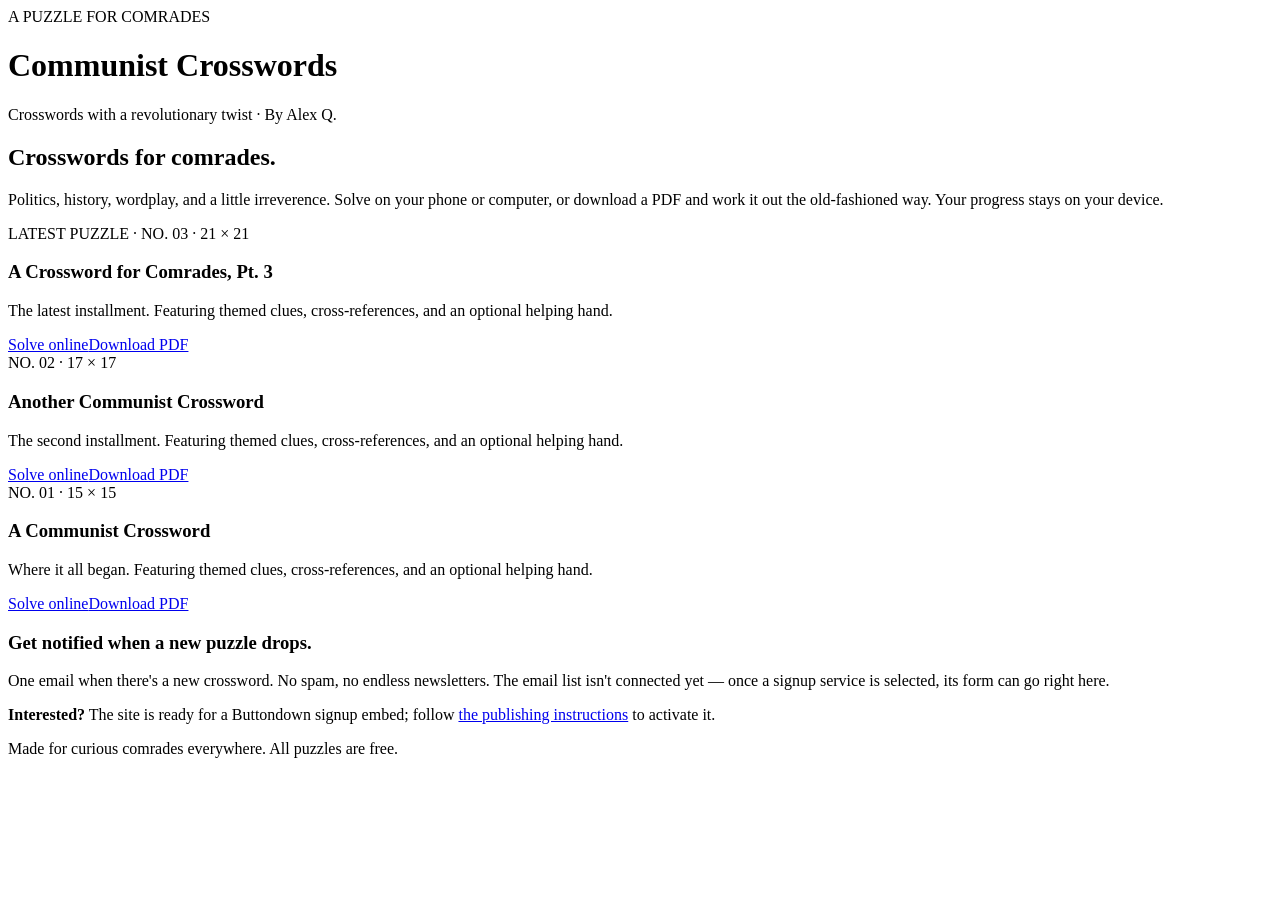
==== index.html @ a35283b0 "Add files via upload" ====
<!doctype html><html lang="en"><head><meta charset="utf-8"><meta name="viewport" content="width=device-width,initial-scale=1"><meta name="theme-color" content="#9b231e"><link rel="stylesheet" href="styles.css"><title>Communist Crosswords — By Alex Q.</title><meta name="description" content="Free printable and interactive communist-themed crosswords for comrades."></head><body><header><div class="eyebrow">A PUZZLE FOR COMRADES</div><h1>Communist Crosswords</h1><p>Crosswords with a revolutionary twist · By Alex Q.</p></header><main class="directory"><section class="hero"><h2>Crosswords for comrades.</h2><p>Politics, history, wordplay, and a little irreverence. Solve on your phone or computer, or download a PDF and work it out the old-fashioned way. Your progress stays on your device.</p></section><section class="archive" aria-label="Puzzle archive"><article class="archive-card featured"><div class="num">LATEST PUZZLE · NO. 03 · 21 × 21</div><h3>A Crossword for Comrades, Pt. 3</h3><p>The latest installment. Featuring themed clues, cross-references, and an optional helping hand.</p><div id="status-003" class="meta"></div><div class="card-actions"><a class="primary" href="puzzle.html?id=003">Solve online</a><a href="pdfs/003.pdf" download>Download PDF</a></div></article><article class="archive-card "><div class="num">NO. 02 · 17 × 17</div><h3>Another Communist Crossword</h3><p>The second installment. Featuring themed clues, cross-references, and an optional helping hand.</p><div id="status-002" class="meta"></div><div class="card-actions"><a class="primary" href="puzzle.html?id=002">Solve online</a><a href="pdfs/002.pdf" download>Download PDF</a></div></article><article class="archive-card "><div class="num">NO. 01 · 15 × 15</div><h3>A Communist Crossword</h3><p>Where it all began. Featuring themed clues, cross-references, and an optional helping hand.</p><div id="status-001" class="meta"></div><div class="card-actions"><a class="primary" href="puzzle.html?id=001">Solve online</a><a href="pdfs/001.pdf" download>Download PDF</a></div></article></section><section class="newsletter"><h3>Get notified when a new puzzle drops.</h3><p>One email when there's a new crossword. No spam, no endless newsletters. The email list isn't connected yet — once a signup service is selected, its form can go right here.</p><p><strong>Interested?</strong> The site is ready for a Buttondown signup embed; follow <a href="README.md">the publishing instructions</a> to activate it.</p></section><p class="footer">Made for curious comrades everywhere. All puzzles are free.</p></main><script>for(let i=1;i<=3;i++){let id=String(i).padStart(3,'0');try{let o=JSON.parse(localStorage.getItem('communist_crossword_progress_'+id)||'{}');let el=document.getElementById('status-'+id);if(o.completed)el.innerHTML='<span class="status-complete">✓ Completed on this device</span>';else if(Array.isArray(o.letters)&&o.letters.some(Boolean))el.innerHTML='<span class="status-started">In progress</span>';}catch{}}</script></body></html>
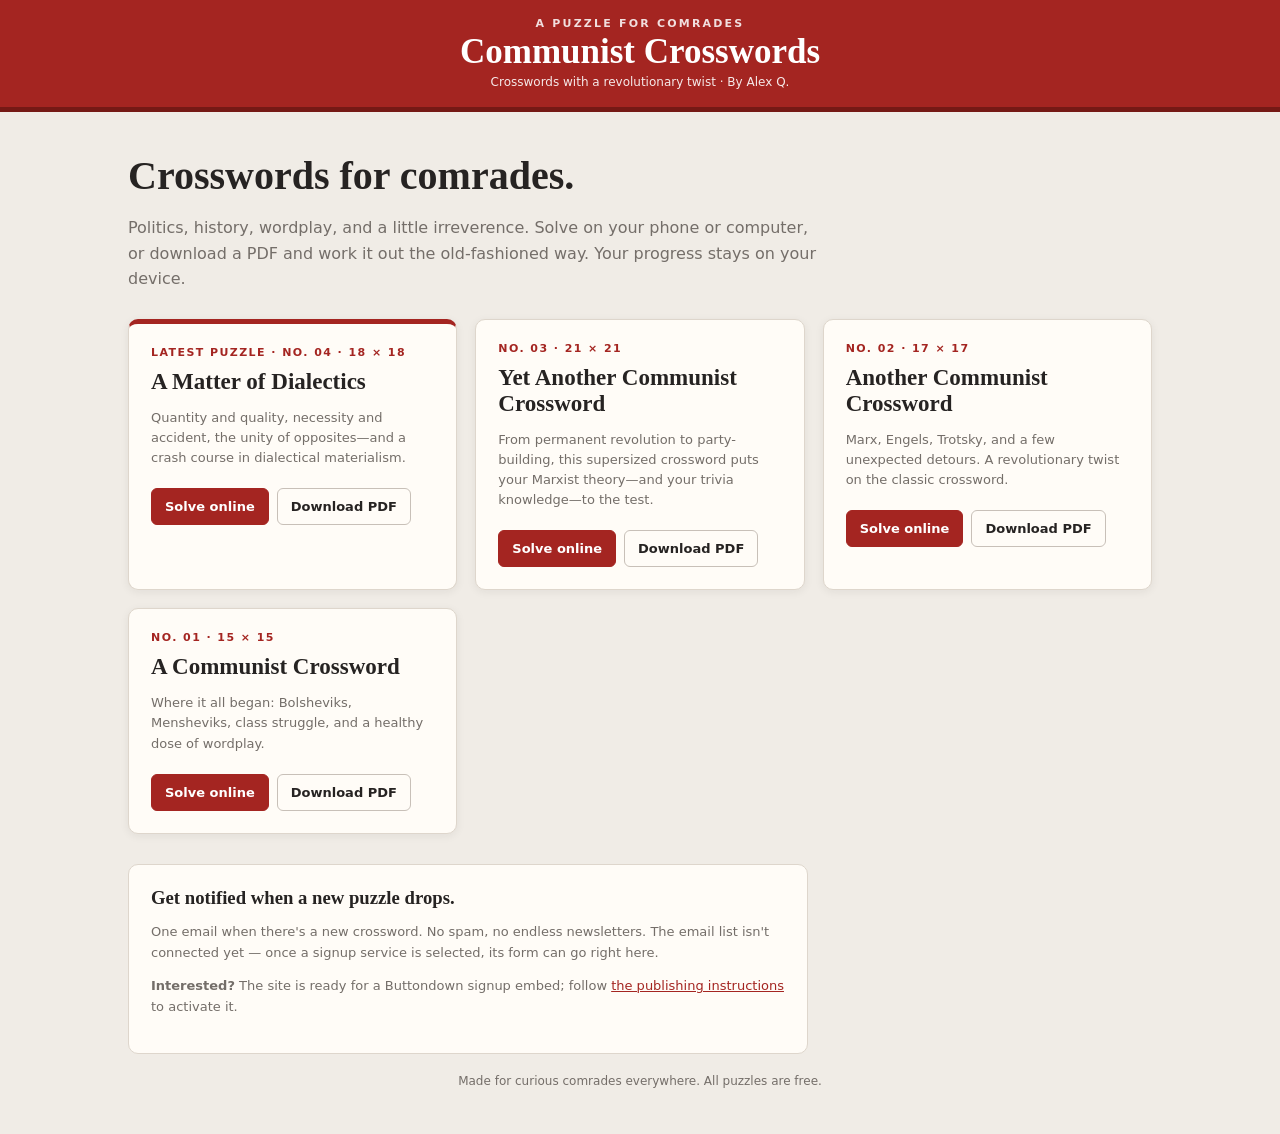
==== commit 8a5df258: "Add files via upload" ====
--- a/index.html
+++ b/index.html
@@ -1 +1 @@
-<!doctype html><html lang="en"><head><meta charset="utf-8"><meta name="viewport" content="width=device-width,initial-scale=1"><meta name="theme-color" content="#9b231e"><link rel="stylesheet" href="styles.css"><title>Communist Crosswords — By Alex Q.</title><meta name="description" content="Free printable and interactive communist-themed crosswords for comrades."></head><body><header><div class="eyebrow">A PUZZLE FOR COMRADES</div><h1>Communist Crosswords</h1><p>Crosswords with a revolutionary twist · By Alex Q.</p></header><main class="directory"><section class="hero"><h2>Crosswords for comrades.</h2><p>Politics, history, wordplay, and a little irreverence. Solve on your phone or computer, or download a PDF and work it out the old-fashioned way. Your progress stays on your device.</p></section><section class="archive" aria-label="Puzzle archive"><article class="archive-card featured"><div class="num">LATEST PUZZLE · NO. 03 · 21 × 21</div><h3>A Crossword for Comrades, Pt. 3</h3><p>The latest installment. Featuring themed clues, cross-references, and an optional helping hand.</p><div id="status-003" class="meta"></div><div class="card-actions"><a class="primary" href="puzzle.html?id=003">Solve online</a><a href="pdfs/003.pdf" download>Download PDF</a></div></article><article class="archive-card "><div class="num">NO. 02 · 17 × 17</div><h3>Another Communist Crossword</h3><p>The second installment. Featuring themed clues, cross-references, and an optional helping hand.</p><div id="status-002" class="meta"></div><div class="card-actions"><a class="primary" href="puzzle.html?id=002">Solve online</a><a href="pdfs/002.pdf" download>Download PDF</a></div></article><article class="archive-card "><div class="num">NO. 01 · 15 × 15</div><h3>A Communist Crossword</h3><p>Where it all began. Featuring themed clues, cross-references, and an optional helping hand.</p><div id="status-001" class="meta"></div><div class="card-actions"><a class="primary" href="puzzle.html?id=001">Solve online</a><a href="pdfs/001.pdf" download>Download PDF</a></div></article></section><section class="newsletter"><h3>Get notified when a new puzzle drops.</h3><p>One email when there's a new crossword. No spam, no endless newsletters. The email list isn't connected yet — once a signup service is selected, its form can go right here.</p><p><strong>Interested?</strong> The site is ready for a Buttondown signup embed; follow <a href="README.md">the publishing instructions</a> to activate it.</p></section><p class="footer">Made for curious comrades everywhere. All puzzles are free.</p></main><script>for(let i=1;i<=3;i++){let id=String(i).padStart(3,'0');try{let o=JSON.parse(localStorage.getItem('communist_crossword_progress_'+id)||'{}');let el=document.getElementById('status-'+id);if(o.completed)el.innerHTML='<span class="status-complete">✓ Completed on this device</span>';else if(Array.isArray(o.letters)&&o.letters.some(Boolean))el.innerHTML='<span class="status-started">In progress</span>';}catch{}}</script></body></html>+<!doctype html><html lang="en"><head><meta charset="utf-8"><meta name="viewport" content="width=device-width,initial-scale=1"><meta name="theme-color" content="#9b231e"><link rel="stylesheet" href="styles.css"><title>Communist Crosswords — By Alex Q.</title><meta name="description" content="Free printable and interactive communist-themed crosswords for comrades."></head><body><header><div class="eyebrow">A PUZZLE FOR COMRADES</div><h1>Communist Crosswords</h1><p>Crosswords with a revolutionary twist · By Alex Q.</p></header><main class="directory"><section class="hero"><h2>Crosswords for comrades.</h2><p>Politics, history, wordplay, and a little irreverence. Solve on your phone or computer, or download a PDF and work it out the old-fashioned way. Your progress stays on your device.</p></section><section class="archive" aria-label="Puzzle archive"><article class="archive-card featured"><div class="num">LATEST PUZZLE · NO. 04 · 18 × 18</div><h3>A Matter of Dialectics</h3><p>Quantity and quality, necessity and accident, the unity of opposites—and a crash course in dialectical materialism.</p><div id="status-004" class="meta"></div><div class="card-actions"><a class="primary" href="puzzle.html?id=004">Solve online</a><a href="pdfs/004.pdf" download>Download PDF</a></div></article><article class="archive-card"><div class="num">NO. 03 · 21 × 21</div><h3>Yet Another Communist Crossword</h3><p>From permanent revolution to party-building, this supersized crossword puts your Marxist theory—and your trivia knowledge—to the test.</p><div id="status-003" class="meta"></div><div class="card-actions"><a class="primary" href="puzzle.html?id=003">Solve online</a><a href="pdfs/003.pdf" download>Download PDF</a></div></article><article class="archive-card"><div class="num">NO. 02 · 17 × 17</div><h3>Another Communist Crossword</h3><p>Marx, Engels, Trotsky, and a few unexpected detours. A revolutionary twist on the classic crossword.</p><div id="status-002" class="meta"></div><div class="card-actions"><a class="primary" href="puzzle.html?id=002">Solve online</a><a href="pdfs/002.pdf" download>Download PDF</a></div></article><article class="archive-card"><div class="num">NO. 01 · 15 × 15</div><h3>A Communist Crossword</h3><p>Where it all began: Bolsheviks, Mensheviks, class struggle, and a healthy dose of wordplay.</p><div id="status-001" class="meta"></div><div class="card-actions"><a class="primary" href="puzzle.html?id=001">Solve online</a><a href="pdfs/001.pdf" download>Download PDF</a></div></article></section><section class="newsletter"><h3>Get notified when a new puzzle drops.</h3><p>One email when there's a new crossword. No spam, no endless newsletters. The email list isn't connected yet — once a signup service is selected, its form can go right here.</p><p><strong>Interested?</strong> The site is ready for a Buttondown signup embed; follow <a href="README.md">the publishing instructions</a> to activate it.</p></section><p class="footer">Made for curious comrades everywhere. All puzzles are free.</p></main><script>for(let i=1;i<=4;i++){let id=String(i).padStart(3,'0');try{let o=JSON.parse(localStorage.getItem('communist_crossword_progress_'+id)||'{}');let el=document.getElementById('status-'+id);if(o.completed)el.innerHTML='<span class="status-complete">✓ Completed on this device</span>';else if(Array.isArray(o.letters)&&o.letters.some(Boolean))el.innerHTML='<span class="status-started">In progress</span>';}catch{}}</script></body></html>
--- a/styles.css
+++ b/styles.css
@@ -0,0 +1,4 @@
+
+:root{--red:#a42521;--dark:#1e1918;--paper:#fffcf7;--ink:#262322;--muted:#746e69;--line:#bcb6af;--sel:#f4c870;--active:#f8e4aa;--white:#fff;--wrong:#eeb5b0;--correct:#b9ddc2}*{box-sizing:border-box}html{scroll-behavior:smooth}body{margin:0;background:#f0ece6;color:var(--ink);font-family:system-ui,-apple-system,Segoe UI,Arial,sans-serif}button{font:inherit;cursor:pointer}header{background:var(--red);color:white;padding:17px 15px 15px;text-align:center;border-bottom:5px solid #751915}header .eyebrow{font-size:11px;letter-spacing:.20em;font-weight:750;opacity:.85}header h1{font-size:clamp(24px,5vw,35px);margin:2px 0 2px;font-family:Georgia,serif;font-weight:800}header p{margin:3px;font-size:12px;opacity:.9}.shell{max-width:1130px;margin:0 auto;padding:14px 12px 45px}.layout{display:grid;grid-template-columns:minmax(0,590px) minmax(250px,1fr);gap:20px;align-items:start}.puzzle-card,.clues-card{background:var(--paper);box-shadow:0 2px 10px #251b1711;border:1px solid #ded6cc;border-radius:9px;overflow:hidden}.puzzle-card{padding:12px}.tools{display:flex;gap:7px;flex-wrap:wrap;justify-content:space-between;align-items:center;margin-bottom:11px}.tools .group{display:flex;gap:6px;flex-wrap:wrap}.button{background:white;color:var(--ink);border:1px solid #c8c0b8;border-radius:6px;padding:8px 10px;font-weight:650;font-size:12px;min-height:35px}.button:hover{background:#f3eee8}.button.primary{background:var(--red);border-color:var(--red);color:#fff}.progress{display:flex;align-items:center;gap:9px;margin-bottom:11px;font-size:12px;color:var(--muted)}.track{height:6px;border-radius:10px;background:#e4ddd5;overflow:hidden;flex:1}.fill{height:100%;width:0;background:var(--red);transition:width .15s}.grid{display:grid;grid-template-columns:repeat(var(--grid-size,17),minmax(0,1fr));grid-template-rows:repeat(var(--grid-size,17),minmax(0,1fr));aspect-ratio:1/1;width:100%;touch-action:manipulation;border:2px solid var(--dark);background:var(--dark);gap:1px;user-select:none}.cell{background:white;position:relative;display:flex;justify-content:center;align-items:center;min-width:0;min-height:0;overflow:hidden;font-family:Arial,sans-serif;font-size:clamp(9px,2.5vw,23px);font-weight:650;line-height:1;cursor:pointer;border:0;border-radius:0;padding:0;color:#25201f}.cell.referenced{background:#c9e8ec}.cell.black{background:var(--dark);cursor:default}.cell.active{background:var(--active)}.cell.selected{background:var(--sel)}.cell.wrong{background:var(--wrong)}.cell.right{background:var(--correct)}.cell .num{position:absolute;top:1px;left:2px;font-size:clamp(5px,1.2vw,9px);font-weight:600;color:#3d332d}.cell .letter{transform:translateY(2px)}.cell.preset .letter{color:#a42521}.current-clue{background:#f7ecd9;border:1px solid #ead1aa;border-radius:7px;padding:13px 14px;margin-top:11px;display:flex;gap:9px;align-items:flex-start;min-height:82px}.current-clue .clnum{font-size:12px;color:var(--red);font-weight:800;white-space:nowrap;padding-top:2px}.current-clue .cltext{font-size:14px;line-height:1.45}.current-clue.theme .cltext{font-weight:750}.nav{display:flex;align-items:center;justify-content:space-between;margin-top:9px;gap:8px}.nav .button{min-width:90px}.hint{font-size:11px;color:var(--muted);text-align:center}.clues-card{padding:12px}.clues-header{display:flex;justify-content:space-between;align-items:center;gap:8px;margin-bottom:9px}.clues-header h2{font-size:16px;font-weight:900;letter-spacing:.09em;margin:0}.tabs{display:flex;gap:4px}.tabs button{padding:7px 10px;border:1px solid #ccc1b7;background:white;border-radius:5px;font-size:12px;font-weight:700}.tabs button.on{background:var(--red);color:white;border-color:var(--red)}.clue-list{height:min(690px,70vh);overflow:auto}.clue{display:flex;gap:8px;width:100%;padding:9px 7px;text-align:left;border:0;background:transparent;border-bottom:1px solid #eee8e0;font-size:13px;line-height:1.35;color:var(--ink)}.clue .n{width:27px;flex-shrink:0;color:var(--muted);font-weight:800}.clue.theme .copy{font-weight:750}.clue.active{background:#f6e9c8;border-left:3px solid var(--red);padding-left:4px}.clue:hover{background:#f9f0e7}.footer{font-size:12px;color:var(--muted);text-align:center;margin-top:18px;line-height:1.5}.modal-backdrop{position:fixed;inset:0;background:#0009;z-index:20;display:flex;justify-content:center;align-items:center;padding:20px}.modal{width:min(410px,100%);background:var(--paper);padding:22px;border-radius:11px;text-align:center;box-shadow:0 10px 60px #0004}.modal h2{font-family:Georgia,serif;font-size:27px;margin:2px 0 10px}.modal p{line-height:1.5}.modal .button{margin:5px}.hidden{display:none!important}#typebox{position:fixed;left:0;top:0;width:1px;height:1px;opacity:0;font-size:16px;pointer-events:none}body:has(#typebox:focus) .puzzle-card{outline:0}body:has(#typebox:focus) .cell.selected{outline:1px solid var(--red);outline-offset:-2px}@media(max-width:760px){header{padding:13px 8px}.shell{padding:8px 6px 40px}.layout{grid-template-columns:1fr;gap:10px}.puzzle-card{padding:8px}.clues-card{padding:10px}.clue-list{height:340px}.cell{font-size:clamp(12px,3.5vw,20px)}.cell .num{font-size:clamp(6px,1.7vw,8px);top:1px;left:1px}.current-clue{min-height:66px;padding:10px}.current-clue .cltext{font-size:13px}.button{padding:7px 9px}.hint{display:none}}@media(prefers-reduced-motion:reduce){html{scroll-behavior:auto}.fill{transition:none}}
+
+.site-nav{max-width:1130px;margin:0 auto;padding:14px 14px 0;display:flex;gap:14px;align-items:center;flex-wrap:wrap}.site-nav a{color:#8b211e;font-weight:750;text-decoration:none;font-size:13px}.meta{font-size:13px;color:#746e69}.pdf-link{display:inline-block;padding:8px 11px;border:1px solid #bcb6af;border-radius:6px;background:white;color:#262322;text-decoration:none;font-size:12px;font-weight:700}.subscribe-note{font-size:12px;color:#746e69}.directory{max-width:1060px;margin:0 auto;padding:32px 18px}.hero{margin:8px 0 27px}.hero h2{font-family:Georgia,serif;font-size:clamp(27px,5vw,40px);margin:0 0 7px}.hero p{line-height:1.6;color:#746e69;max-width:690px}.archive{display:grid;grid-template-columns:repeat(auto-fit,minmax(260px,1fr));gap:18px}.archive-card{background:#fffcf7;border:1px solid #ded6cc;border-radius:10px;padding:22px;box-shadow:0 2px 10px #251b1711}.archive-card.featured{border-top:5px solid #a42521}.archive-card .num{font-size:11px;letter-spacing:.13em;color:#a42521;font-weight:850}.archive-card h3{font-family:Georgia,serif;font-size:23px;margin:10px 0}.archive-card p{font-size:13px;color:#746e69;line-height:1.55}.card-actions{display:flex;gap:8px;flex-wrap:wrap;margin-top:20px}.card-actions a{display:inline-block;text-decoration:none;font-size:13px;font-weight:700;padding:10px 13px;border-radius:6px;border:1px solid #c8c0b8;color:#262322}.card-actions a.primary{background:#a42521;color:white;border-color:#a42521}.newsletter{margin:30px 0 0;background:#fffcf7;border:1px solid #ded6cc;border-radius:10px;padding:22px;max-width:680px}.newsletter h3{font-family:Georgia,serif;margin:0 0 5px}.newsletter p{font-size:13px;line-height:1.6;color:#746e69}.newsletter a{color:#a42521}.status-complete{font-size:12px;color:#287340;font-weight:800}.status-started{font-size:12px;color:#8b6519;font-weight:700}
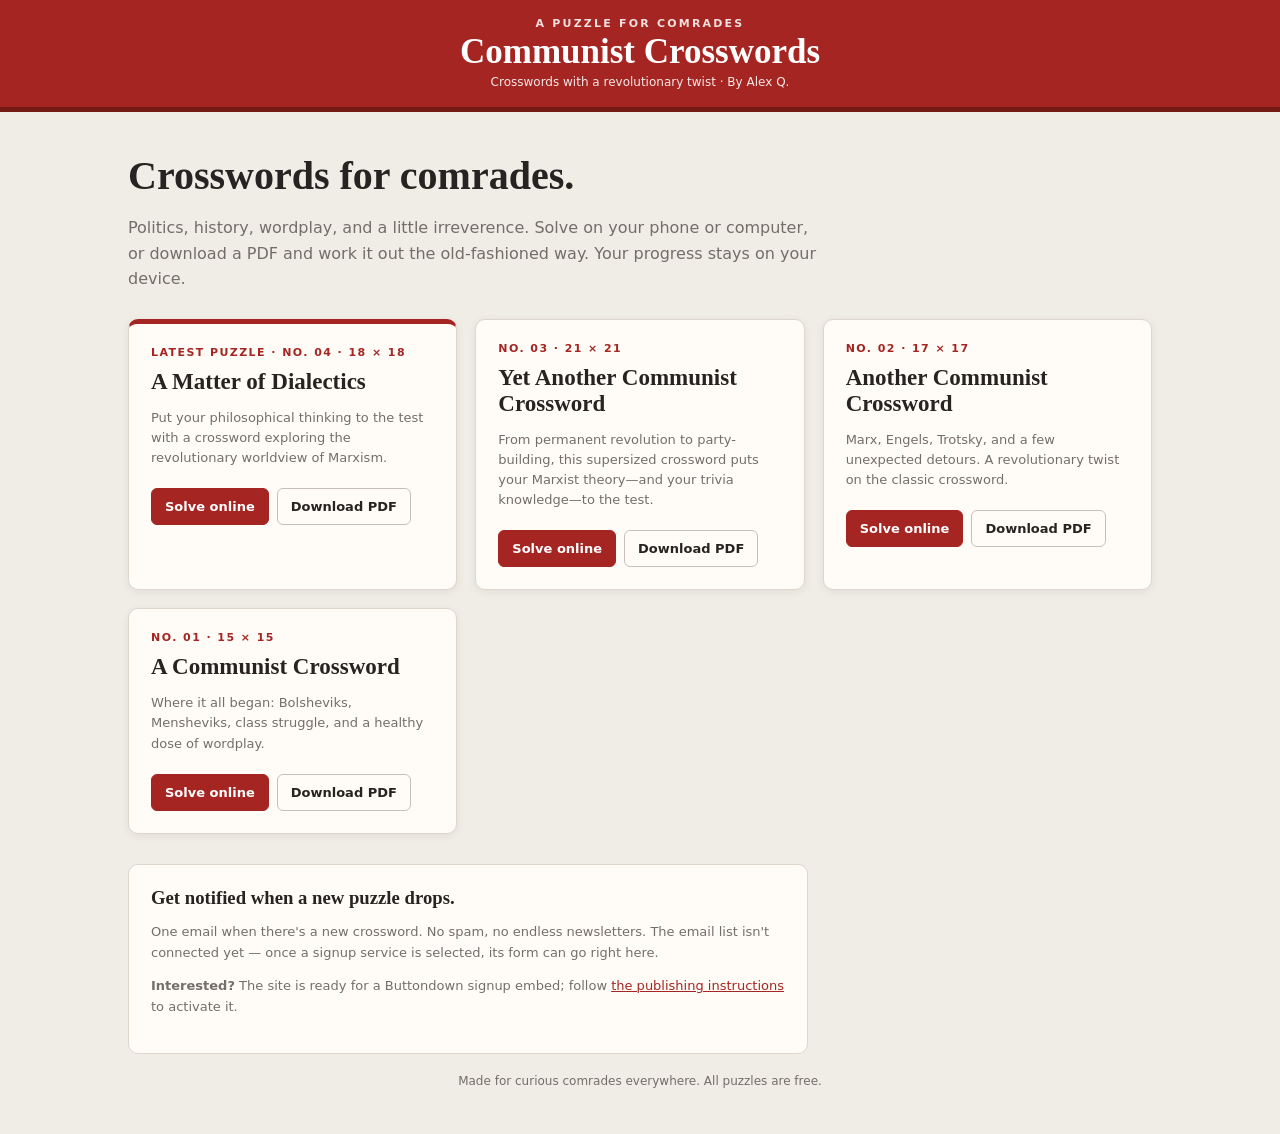
==== commit dcae9fe6: "index.html" ====
--- a/index.html
+++ b/index.html
@@ -1 +1 @@
-<!doctype html><html lang="en"><head><meta charset="utf-8"><meta name="viewport" content="width=device-width,initial-scale=1"><meta name="theme-color" content="#9b231e"><link rel="stylesheet" href="styles.css"><title>Communist Crosswords — By Alex Q.</title><meta name="description" content="Free printable and interactive communist-themed crosswords for comrades."></head><body><header><div class="eyebrow">A PUZZLE FOR COMRADES</div><h1>Communist Crosswords</h1><p>Crosswords with a revolutionary twist · By Alex Q.</p></header><main class="directory"><section class="hero"><h2>Crosswords for comrades.</h2><p>Politics, history, wordplay, and a little irreverence. Solve on your phone or computer, or download a PDF and work it out the old-fashioned way. Your progress stays on your device.</p></section><section class="archive" aria-label="Puzzle archive"><article class="archive-card featured"><div class="num">LATEST PUZZLE · NO. 04 · 18 × 18</div><h3>A Matter of Dialectics</h3><p>Quantity and quality, necessity and accident, the unity of opposites—and a crash course in dialectical materialism.</p><div id="status-004" class="meta"></div><div class="card-actions"><a class="primary" href="puzzle.html?id=004">Solve online</a><a href="pdfs/004.pdf" download>Download PDF</a></div></article><article class="archive-card"><div class="num">NO. 03 · 21 × 21</div><h3>Yet Another Communist Crossword</h3><p>From permanent revolution to party-building, this supersized crossword puts your Marxist theory—and your trivia knowledge—to the test.</p><div id="status-003" class="meta"></div><div class="card-actions"><a class="primary" href="puzzle.html?id=003">Solve online</a><a href="pdfs/003.pdf" download>Download PDF</a></div></article><article class="archive-card"><div class="num">NO. 02 · 17 × 17</div><h3>Another Communist Crossword</h3><p>Marx, Engels, Trotsky, and a few unexpected detours. A revolutionary twist on the classic crossword.</p><div id="status-002" class="meta"></div><div class="card-actions"><a class="primary" href="puzzle.html?id=002">Solve online</a><a href="pdfs/002.pdf" download>Download PDF</a></div></article><article class="archive-card"><div class="num">NO. 01 · 15 × 15</div><h3>A Communist Crossword</h3><p>Where it all began: Bolsheviks, Mensheviks, class struggle, and a healthy dose of wordplay.</p><div id="status-001" class="meta"></div><div class="card-actions"><a class="primary" href="puzzle.html?id=001">Solve online</a><a href="pdfs/001.pdf" download>Download PDF</a></div></article></section><section class="newsletter"><h3>Get notified when a new puzzle drops.</h3><p>One email when there's a new crossword. No spam, no endless newsletters. The email list isn't connected yet — once a signup service is selected, its form can go right here.</p><p><strong>Interested?</strong> The site is ready for a Buttondown signup embed; follow <a href="README.md">the publishing instructions</a> to activate it.</p></section><p class="footer">Made for curious comrades everywhere. All puzzles are free.</p></main><script>for(let i=1;i<=4;i++){let id=String(i).padStart(3,'0');try{let o=JSON.parse(localStorage.getItem('communist_crossword_progress_'+id)||'{}');let el=document.getElementById('status-'+id);if(o.completed)el.innerHTML='<span class="status-complete">✓ Completed on this device</span>';else if(Array.isArray(o.letters)&&o.letters.some(Boolean))el.innerHTML='<span class="status-started">In progress</span>';}catch{}}</script></body></html>+<!doctype html><html lang="en"><head><meta charset="utf-8"><meta name="viewport" content="width=device-width,initial-scale=1"><meta name="theme-color" content="#9b231e"><link rel="stylesheet" href="styles.css"><title>Communist Crosswords — By Alex Q.</title><meta name="description" content="Free printable and interactive communist-themed crosswords for comrades."></head><body><header><div class="eyebrow">A PUZZLE FOR COMRADES</div><h1>Communist Crosswords</h1><p>Crosswords with a revolutionary twist · By Alex Q.</p></header><main class="directory"><section class="hero"><h2>Crosswords for comrades.</h2><p>Politics, history, wordplay, and a little irreverence. Solve on your phone or computer, or download a PDF and work it out the old-fashioned way. Your progress stays on your device.</p></section><section class="archive" aria-label="Puzzle archive"><article class="archive-card featured"><div class="num">LATEST PUZZLE · NO. 04 · 18 × 18</div><h3>A Matter of Dialectics</h3><p>Put your philosophical thinking to the test with a crossword exploring the revolutionary worldview of Marxism.</p><div id="status-004" class="meta"></div><div class="card-actions"><a class="primary" href="puzzle.html?id=004">Solve online</a><a href="pdfs/004.pdf" download>Download PDF</a></div></article><article class="archive-card"><div class="num">NO. 03 · 21 × 21</div><h3>Yet Another Communist Crossword</h3><p>From permanent revolution to party-building, this supersized crossword puts your Marxist theory—and your trivia knowledge—to the test.</p><div id="status-003" class="meta"></div><div class="card-actions"><a class="primary" href="puzzle.html?id=003">Solve online</a><a href="pdfs/003.pdf" download>Download PDF</a></div></article><article class="archive-card"><div class="num">NO. 02 · 17 × 17</div><h3>Another Communist Crossword</h3><p>Marx, Engels, Trotsky, and a few unexpected detours. A revolutionary twist on the classic crossword.</p><div id="status-002" class="meta"></div><div class="card-actions"><a class="primary" href="puzzle.html?id=002">Solve online</a><a href="pdfs/002.pdf" download>Download PDF</a></div></article><article class="archive-card"><div class="num">NO. 01 · 15 × 15</div><h3>A Communist Crossword</h3><p>Where it all began: Bolsheviks, Mensheviks, class struggle, and a healthy dose of wordplay.</p><div id="status-001" class="meta"></div><div class="card-actions"><a class="primary" href="puzzle.html?id=001">Solve online</a><a href="pdfs/001.pdf" download>Download PDF</a></div></article></section><section class="newsletter"><h3>Get notified when a new puzzle drops.</h3><p>One email when there's a new crossword. No spam, no endless newsletters. The email list isn't connected yet — once a signup service is selected, its form can go right here.</p><p><strong>Interested?</strong> The site is ready for a Buttondown signup embed; follow <a href="README.md">the publishing instructions</a> to activate it.</p></section><p class="footer">Made for curious comrades everywhere. All puzzles are free.</p></main><script>for(let i=1;i<=4;i++){let id=String(i).padStart(3,'0');try{let o=JSON.parse(localStorage.getItem('communist_crossword_progress_'+id)||'{}');let el=document.getElementById('status-'+id);if(o.completed)el.innerHTML='<span class="status-complete">✓ Completed on this device</span>';else if(Array.isArray(o.letters)&&o.letters.some(Boolean))el.innerHTML='<span class="status-started">In progress</span>';}catch{}}</script></body></html>
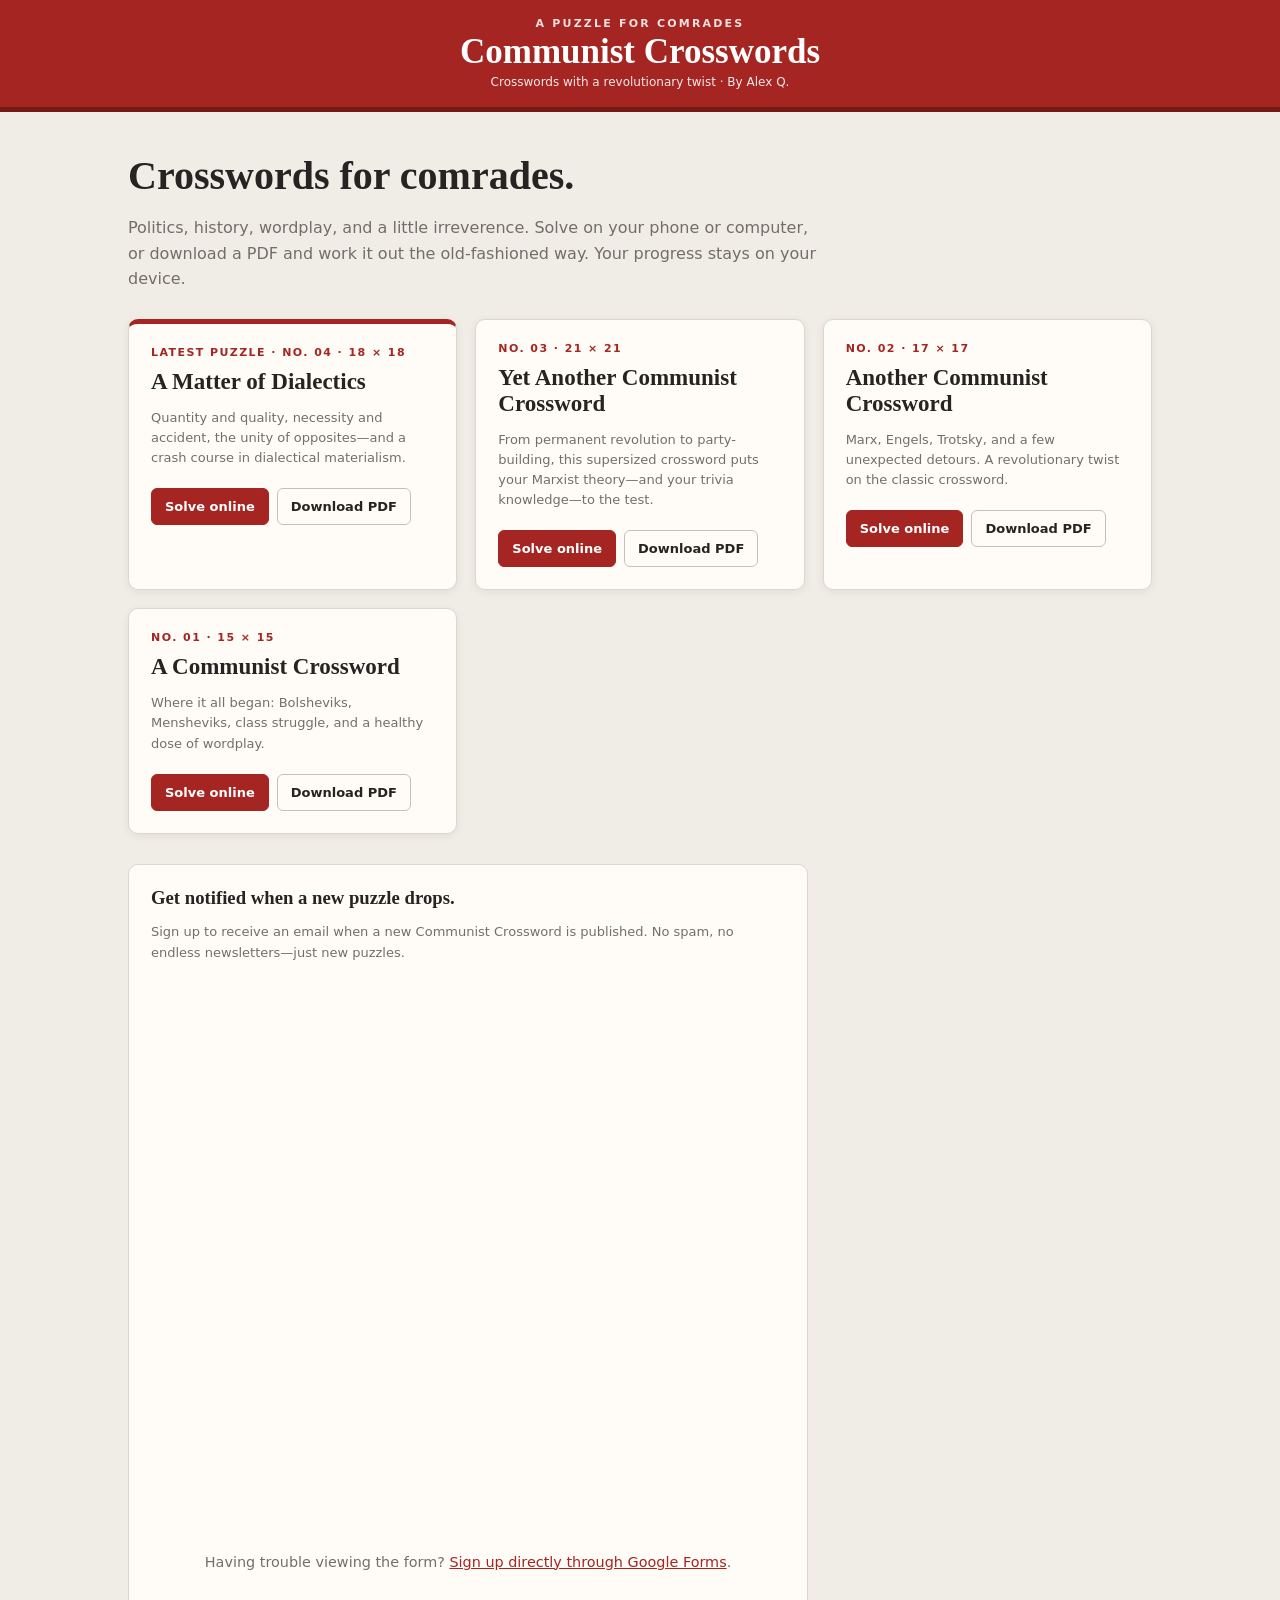
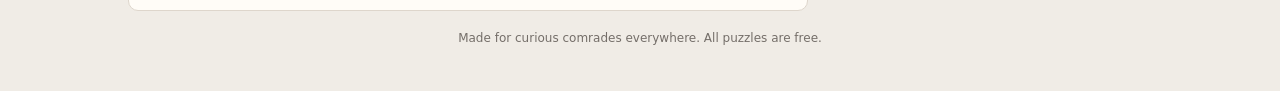
==== commit 85347ea8: "Add files via upload" ====
--- a/index.html
+++ b/index.html
@@ -1 +1 @@
-<!doctype html><html lang="en"><head><meta charset="utf-8"><meta name="viewport" content="width=device-width,initial-scale=1"><meta name="theme-color" content="#9b231e"><link rel="stylesheet" href="styles.css"><title>Communist Crosswords — By Alex Q.</title><meta name="description" content="Free printable and interactive communist-themed crosswords for comrades."></head><body><header><div class="eyebrow">A PUZZLE FOR COMRADES</div><h1>Communist Crosswords</h1><p>Crosswords with a revolutionary twist · By Alex Q.</p></header><main class="directory"><section class="hero"><h2>Crosswords for comrades.</h2><p>Politics, history, wordplay, and a little irreverence. Solve on your phone or computer, or download a PDF and work it out the old-fashioned way. Your progress stays on your device.</p></section><section class="archive" aria-label="Puzzle archive"><article class="archive-card featured"><div class="num">LATEST PUZZLE · NO. 04 · 18 × 18</div><h3>A Matter of Dialectics</h3><p>Put your philosophical thinking to the test with a crossword exploring the revolutionary worldview of Marxism.</p><div id="status-004" class="meta"></div><div class="card-actions"><a class="primary" href="puzzle.html?id=004">Solve online</a><a href="pdfs/004.pdf" download>Download PDF</a></div></article><article class="archive-card"><div class="num">NO. 03 · 21 × 21</div><h3>Yet Another Communist Crossword</h3><p>From permanent revolution to party-building, this supersized crossword puts your Marxist theory—and your trivia knowledge—to the test.</p><div id="status-003" class="meta"></div><div class="card-actions"><a class="primary" href="puzzle.html?id=003">Solve online</a><a href="pdfs/003.pdf" download>Download PDF</a></div></article><article class="archive-card"><div class="num">NO. 02 · 17 × 17</div><h3>Another Communist Crossword</h3><p>Marx, Engels, Trotsky, and a few unexpected detours. A revolutionary twist on the classic crossword.</p><div id="status-002" class="meta"></div><div class="card-actions"><a class="primary" href="puzzle.html?id=002">Solve online</a><a href="pdfs/002.pdf" download>Download PDF</a></div></article><article class="archive-card"><div class="num">NO. 01 · 15 × 15</div><h3>A Communist Crossword</h3><p>Where it all began: Bolsheviks, Mensheviks, class struggle, and a healthy dose of wordplay.</p><div id="status-001" class="meta"></div><div class="card-actions"><a class="primary" href="puzzle.html?id=001">Solve online</a><a href="pdfs/001.pdf" download>Download PDF</a></div></article></section><section class="newsletter"><h3>Get notified when a new puzzle drops.</h3><p>One email when there's a new crossword. No spam, no endless newsletters. The email list isn't connected yet — once a signup service is selected, its form can go right here.</p><p><strong>Interested?</strong> The site is ready for a Buttondown signup embed; follow <a href="README.md">the publishing instructions</a> to activate it.</p></section><p class="footer">Made for curious comrades everywhere. All puzzles are free.</p></main><script>for(let i=1;i<=4;i++){let id=String(i).padStart(3,'0');try{let o=JSON.parse(localStorage.getItem('communist_crossword_progress_'+id)||'{}');let el=document.getElementById('status-'+id);if(o.completed)el.innerHTML='<span class="status-complete">✓ Completed on this device</span>';else if(Array.isArray(o.letters)&&o.letters.some(Boolean))el.innerHTML='<span class="status-started">In progress</span>';}catch{}}</script></body></html>
+<!doctype html><html lang="en"><head><meta charset="utf-8"><meta name="viewport" content="width=device-width,initial-scale=1"><meta name="theme-color" content="#9b231e"><link rel="stylesheet" href="styles.css"><title>Communist Crosswords — By Alex Q.</title><meta name="description" content="Free printable and interactive communist-themed crosswords for comrades."></head><body><header><div class="eyebrow">A PUZZLE FOR COMRADES</div><h1>Communist Crosswords</h1><p>Crosswords with a revolutionary twist · By Alex Q.</p></header><main class="directory"><section class="hero"><h2>Crosswords for comrades.</h2><p>Politics, history, wordplay, and a little irreverence. Solve on your phone or computer, or download a PDF and work it out the old-fashioned way. Your progress stays on your device.</p></section><section class="archive" aria-label="Puzzle archive"><article class="archive-card featured"><div class="num">LATEST PUZZLE · NO. 04 · 18 × 18</div><h3>A Matter of Dialectics</h3><p>Quantity and quality, necessity and accident, the unity of opposites—and a crash course in dialectical materialism.</p><div id="status-004" class="meta"></div><div class="card-actions"><a class="primary" href="puzzle.html?id=004">Solve online</a><a href="pdfs/004.pdf" download>Download PDF</a></div></article><article class="archive-card"><div class="num">NO. 03 · 21 × 21</div><h3>Yet Another Communist Crossword</h3><p>From permanent revolution to party-building, this supersized crossword puts your Marxist theory—and your trivia knowledge—to the test.</p><div id="status-003" class="meta"></div><div class="card-actions"><a class="primary" href="puzzle.html?id=003">Solve online</a><a href="pdfs/003.pdf" download>Download PDF</a></div></article><article class="archive-card"><div class="num">NO. 02 · 17 × 17</div><h3>Another Communist Crossword</h3><p>Marx, Engels, Trotsky, and a few unexpected detours. A revolutionary twist on the classic crossword.</p><div id="status-002" class="meta"></div><div class="card-actions"><a class="primary" href="puzzle.html?id=002">Solve online</a><a href="pdfs/002.pdf" download>Download PDF</a></div></article><article class="archive-card"><div class="num">NO. 01 · 15 × 15</div><h3>A Communist Crossword</h3><p>Where it all began: Bolsheviks, Mensheviks, class struggle, and a healthy dose of wordplay.</p><div id="status-001" class="meta"></div><div class="card-actions"><a class="primary" href="puzzle.html?id=001">Solve online</a><a href="pdfs/001.pdf" download>Download PDF</a></div></article></section><section class="newsletter" aria-label="Email notifications"><h3>Get notified when a new puzzle drops.</h3><p>Sign up to receive an email when a new Communist Crossword is published. No spam, no endless newsletters—just new puzzles.</p><iframe title="Subscribe to Communist Crossword notifications" src="https://docs.google.com/forms/d/e/1FAIpQLSfXoE6P3_UR-JoI7Uy0r5KGLU6Bb4yHkH_Qrn7OQEs7HDzUZQ/viewform?embedded=true" width="640" height="560" style="display:block;width:100%;max-width:640px;height:560px;margin:0 auto;border:0;" loading="lazy">Loading signup form…</iframe><p style="text-align:center;font-size:0.9rem">Having trouble viewing the form? <a href="https://docs.google.com/forms/d/e/1FAIpQLSfXoE6P3_UR-JoI7Uy0r5KGLU6Bb4yHkH_Qrn7OQEs7HDzUZQ/viewform" target="_blank" rel="noopener noreferrer">Sign up directly through Google Forms</a>.</p></section><p class="footer">Made for curious comrades everywhere. All puzzles are free.</p></main><script>for(let i=1;i<=4;i++){let id=String(i).padStart(3,'0');try{let o=JSON.parse(localStorage.getItem('communist_crossword_progress_'+id)||'{}');let el=document.getElementById('status-'+id);if(o.completed)el.innerHTML='<span class="status-complete">✓ Completed on this device</span>';else if(Array.isArray(o.letters)&&o.letters.some(Boolean))el.innerHTML='<span class="status-started">In progress</span>';}catch{}}</script></body></html>
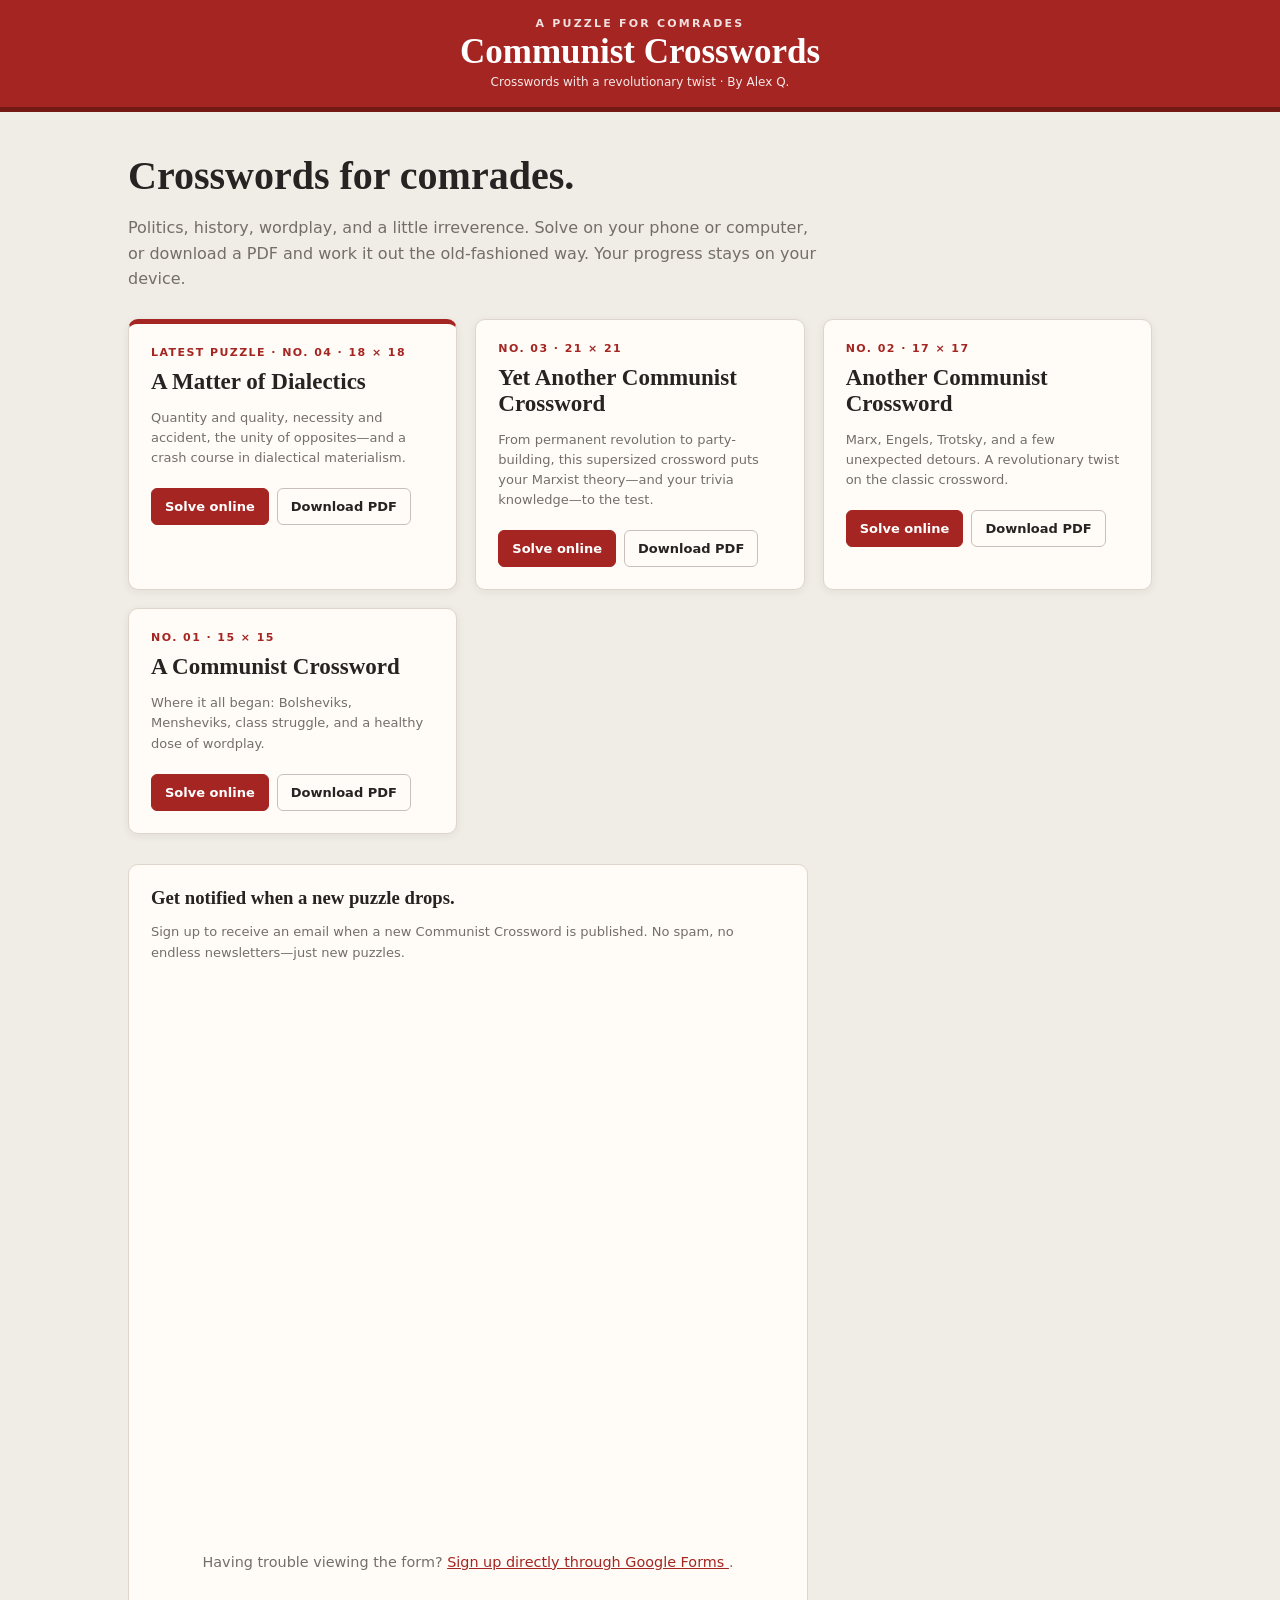
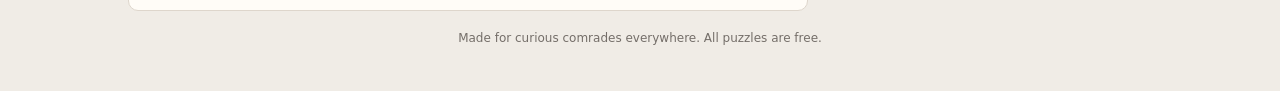
==== commit d2c42aba: "Add files via upload" ====
--- a/index.html
+++ b/index.html
@@ -1 +1,165 @@
-<!doctype html><html lang="en"><head><meta charset="utf-8"><meta name="viewport" content="width=device-width,initial-scale=1"><meta name="theme-color" content="#9b231e"><link rel="stylesheet" href="styles.css"><title>Communist Crosswords — By Alex Q.</title><meta name="description" content="Free printable and interactive communist-themed crosswords for comrades."></head><body><header><div class="eyebrow">A PUZZLE FOR COMRADES</div><h1>Communist Crosswords</h1><p>Crosswords with a revolutionary twist · By Alex Q.</p></header><main class="directory"><section class="hero"><h2>Crosswords for comrades.</h2><p>Politics, history, wordplay, and a little irreverence. Solve on your phone or computer, or download a PDF and work it out the old-fashioned way. Your progress stays on your device.</p></section><section class="archive" aria-label="Puzzle archive"><article class="archive-card featured"><div class="num">LATEST PUZZLE · NO. 04 · 18 × 18</div><h3>A Matter of Dialectics</h3><p>Quantity and quality, necessity and accident, the unity of opposites—and a crash course in dialectical materialism.</p><div id="status-004" class="meta"></div><div class="card-actions"><a class="primary" href="puzzle.html?id=004">Solve online</a><a href="pdfs/004.pdf" download>Download PDF</a></div></article><article class="archive-card"><div class="num">NO. 03 · 21 × 21</div><h3>Yet Another Communist Crossword</h3><p>From permanent revolution to party-building, this supersized crossword puts your Marxist theory—and your trivia knowledge—to the test.</p><div id="status-003" class="meta"></div><div class="card-actions"><a class="primary" href="puzzle.html?id=003">Solve online</a><a href="pdfs/003.pdf" download>Download PDF</a></div></article><article class="archive-card"><div class="num">NO. 02 · 17 × 17</div><h3>Another Communist Crossword</h3><p>Marx, Engels, Trotsky, and a few unexpected detours. A revolutionary twist on the classic crossword.</p><div id="status-002" class="meta"></div><div class="card-actions"><a class="primary" href="puzzle.html?id=002">Solve online</a><a href="pdfs/002.pdf" download>Download PDF</a></div></article><article class="archive-card"><div class="num">NO. 01 · 15 × 15</div><h3>A Communist Crossword</h3><p>Where it all began: Bolsheviks, Mensheviks, class struggle, and a healthy dose of wordplay.</p><div id="status-001" class="meta"></div><div class="card-actions"><a class="primary" href="puzzle.html?id=001">Solve online</a><a href="pdfs/001.pdf" download>Download PDF</a></div></article></section><section class="newsletter" aria-label="Email notifications"><h3>Get notified when a new puzzle drops.</h3><p>Sign up to receive an email when a new Communist Crossword is published. No spam, no endless newsletters—just new puzzles.</p><iframe title="Subscribe to Communist Crossword notifications" src="https://docs.google.com/forms/d/e/1FAIpQLSfXoE6P3_UR-JoI7Uy0r5KGLU6Bb4yHkH_Qrn7OQEs7HDzUZQ/viewform?embedded=true" width="640" height="560" style="display:block;width:100%;max-width:640px;height:560px;margin:0 auto;border:0;" loading="lazy">Loading signup form…</iframe><p style="text-align:center;font-size:0.9rem">Having trouble viewing the form? <a href="https://docs.google.com/forms/d/e/1FAIpQLSfXoE6P3_UR-JoI7Uy0r5KGLU6Bb4yHkH_Qrn7OQEs7HDzUZQ/viewform" target="_blank" rel="noopener noreferrer">Sign up directly through Google Forms</a>.</p></section><p class="footer">Made for curious comrades everywhere. All puzzles are free.</p></main><script>for(let i=1;i<=4;i++){let id=String(i).padStart(3,'0');try{let o=JSON.parse(localStorage.getItem('communist_crossword_progress_'+id)||'{}');let el=document.getElementById('status-'+id);if(o.completed)el.innerHTML='<span class="status-complete">✓ Completed on this device</span>';else if(Array.isArray(o.letters)&&o.letters.some(Boolean))el.innerHTML='<span class="status-started">In progress</span>';}catch{}}</script></body></html>+<!doctype html>
+<!DOCTYPE html>
+<html lang="en">
+ <head>
+  <meta charset="utf-8"/>
+  <meta content="width=device-width,initial-scale=1" name="viewport"/>
+  <meta content="#9b231e" name="theme-color"/>
+  <link href="styles.css" rel="stylesheet"/>
+  <title>
+   Communist Crosswords — By Alex Q.
+  </title>
+  <meta content="Free printable and interactive communist-themed crosswords for comrades." name="description"/>
+ </head>
+ <body>
+  <header>
+   <div class="eyebrow">
+    A PUZZLE FOR COMRADES
+   </div>
+   <h1>
+    Communist Crosswords
+   </h1>
+   <p>
+    Crosswords with a revolutionary twist · By Alex Q.
+   </p>
+  </header>
+  <main class="directory">
+   <section class="hero">
+    <h2>
+     Crosswords for comrades.
+    </h2>
+    <p>
+     Politics, history, wordplay, and a little irreverence. Solve on your phone or computer, or download a PDF and work it out the old-fashioned way. Your progress stays on your device.
+    </p>
+   </section>
+   <section aria-label="Puzzle archive" class="archive">
+    <article class="archive-card featured">
+     <div class="num">
+      LATEST PUZZLE · NO. 04 · 18 × 18
+     </div>
+     <h3>
+      A Matter of Dialectics
+     </h3>
+     <p>
+      Quantity and quality, necessity and accident, the unity of opposites—and a crash course in dialectical materialism.
+     </p>
+     <div class="meta" id="status-004">
+     </div>
+     <div class="card-actions">
+      <a class="primary" href="puzzle.html?id=004">
+       Solve online
+      </a>
+      <a download="" href="pdfs/004.pdf">
+       Download PDF
+      </a>
+     </div>
+    </article>
+    <article class="archive-card">
+     <div class="num">
+      NO. 03 · 21 × 21
+     </div>
+     <h3>
+      Yet Another Communist Crossword
+     </h3>
+     <p>
+      From permanent revolution to party-building, this supersized crossword puts your Marxist theory—and your trivia knowledge—to the test.
+     </p>
+     <div class="meta" id="status-003">
+     </div>
+     <div class="card-actions">
+      <a class="primary" href="puzzle.html?id=003">
+       Solve online
+      </a>
+      <a download="" href="pdfs/003.pdf">
+       Download PDF
+      </a>
+     </div>
+    </article>
+    <article class="archive-card">
+     <div class="num">
+      NO. 02 · 17 × 17
+     </div>
+     <h3>
+      Another Communist Crossword
+     </h3>
+     <p>
+      Marx, Engels, Trotsky, and a few unexpected detours. A revolutionary twist on the classic crossword.
+     </p>
+     <div class="meta" id="status-002">
+     </div>
+     <div class="card-actions">
+      <a class="primary" href="puzzle.html?id=002">
+       Solve online
+      </a>
+      <a download="" href="pdfs/002.pdf">
+       Download PDF
+      </a>
+     </div>
+    </article>
+    <article class="archive-card">
+     <div class="num">
+      NO. 01 · 15 × 15
+     </div>
+     <h3>
+      A Communist Crossword
+     </h3>
+     <p>
+      Where it all began: Bolsheviks, Mensheviks, class struggle, and a healthy dose of wordplay.
+     </p>
+     <div class="meta" id="status-001">
+     </div>
+     <div class="card-actions">
+      <a class="primary" href="puzzle.html?id=001">
+       Solve online
+      </a>
+      <a download="" href="pdfs/001.pdf">
+       Download PDF
+      </a>
+     </div>
+    </article>
+   </section>
+   <section aria-label="Email notifications" class="newsletter">
+    <h3>
+     Get notified when a new puzzle drops.
+    </h3>
+    <p>
+     Sign up to receive an email when a new Communist Crossword is published. No spam, no endless newsletters—just new puzzles.
+    </p>
+    <iframe height="560" loading="lazy" src="https://docs.google.com/forms/d/e/1FAIpQLSfXoE6P3_UR-JoI7Uy0r5KGLU6Bb4yHkH_Qrn7OQEs7HDzUZQ/viewform?embedded=true" style="display:block;width:100%;max-width:640px;height:560px;margin:0 auto;border:0;" title="Subscribe to Communist Crossword notifications" width="640">
+     Loading signup form…
+    </iframe>
+    <p style="text-align:center;font-size:0.9rem">
+     Having trouble viewing the form?
+     <a href="https://docs.google.com/forms/d/e/1FAIpQLSfXoE6P3_UR-JoI7Uy0r5KGLU6Bb4yHkH_Qrn7OQEs7HDzUZQ/viewform" rel="noopener noreferrer" target="_blank">
+      Sign up directly through Google Forms
+     </a>
+     .
+    </p>
+   </section>
+   <p class="footer">
+    Made for curious comrades everywhere. All puzzles are free.
+   </p>
+  </main>
+  <script>
+   // Show each puzzle's saved progress on its archive card.
+    for (let i = 1; i <= 4; i++) {
+      const id = String(i).padStart(3, '0');
+      try {
+        const progress = JSON.parse(
+          localStorage.getItem('communist_crossword_progress_' + id) || '{}'
+        );
+        const status = document.getElementById('status-' + id);
+
+        if (progress.completed) {
+          status.innerHTML = '<span class="status-complete">✓ Completed on this device</span>';
+        } else if (Array.isArray(progress.letters) && progress.letters.some(Boolean)) {
+          status.innerHTML = '<span class="status-started">In progress</span>';
+        }
+      } catch {
+        // Storage may be unavailable in some browser privacy modes.
+      }
+    }
+  </script>
+ </body>
+</html>
+
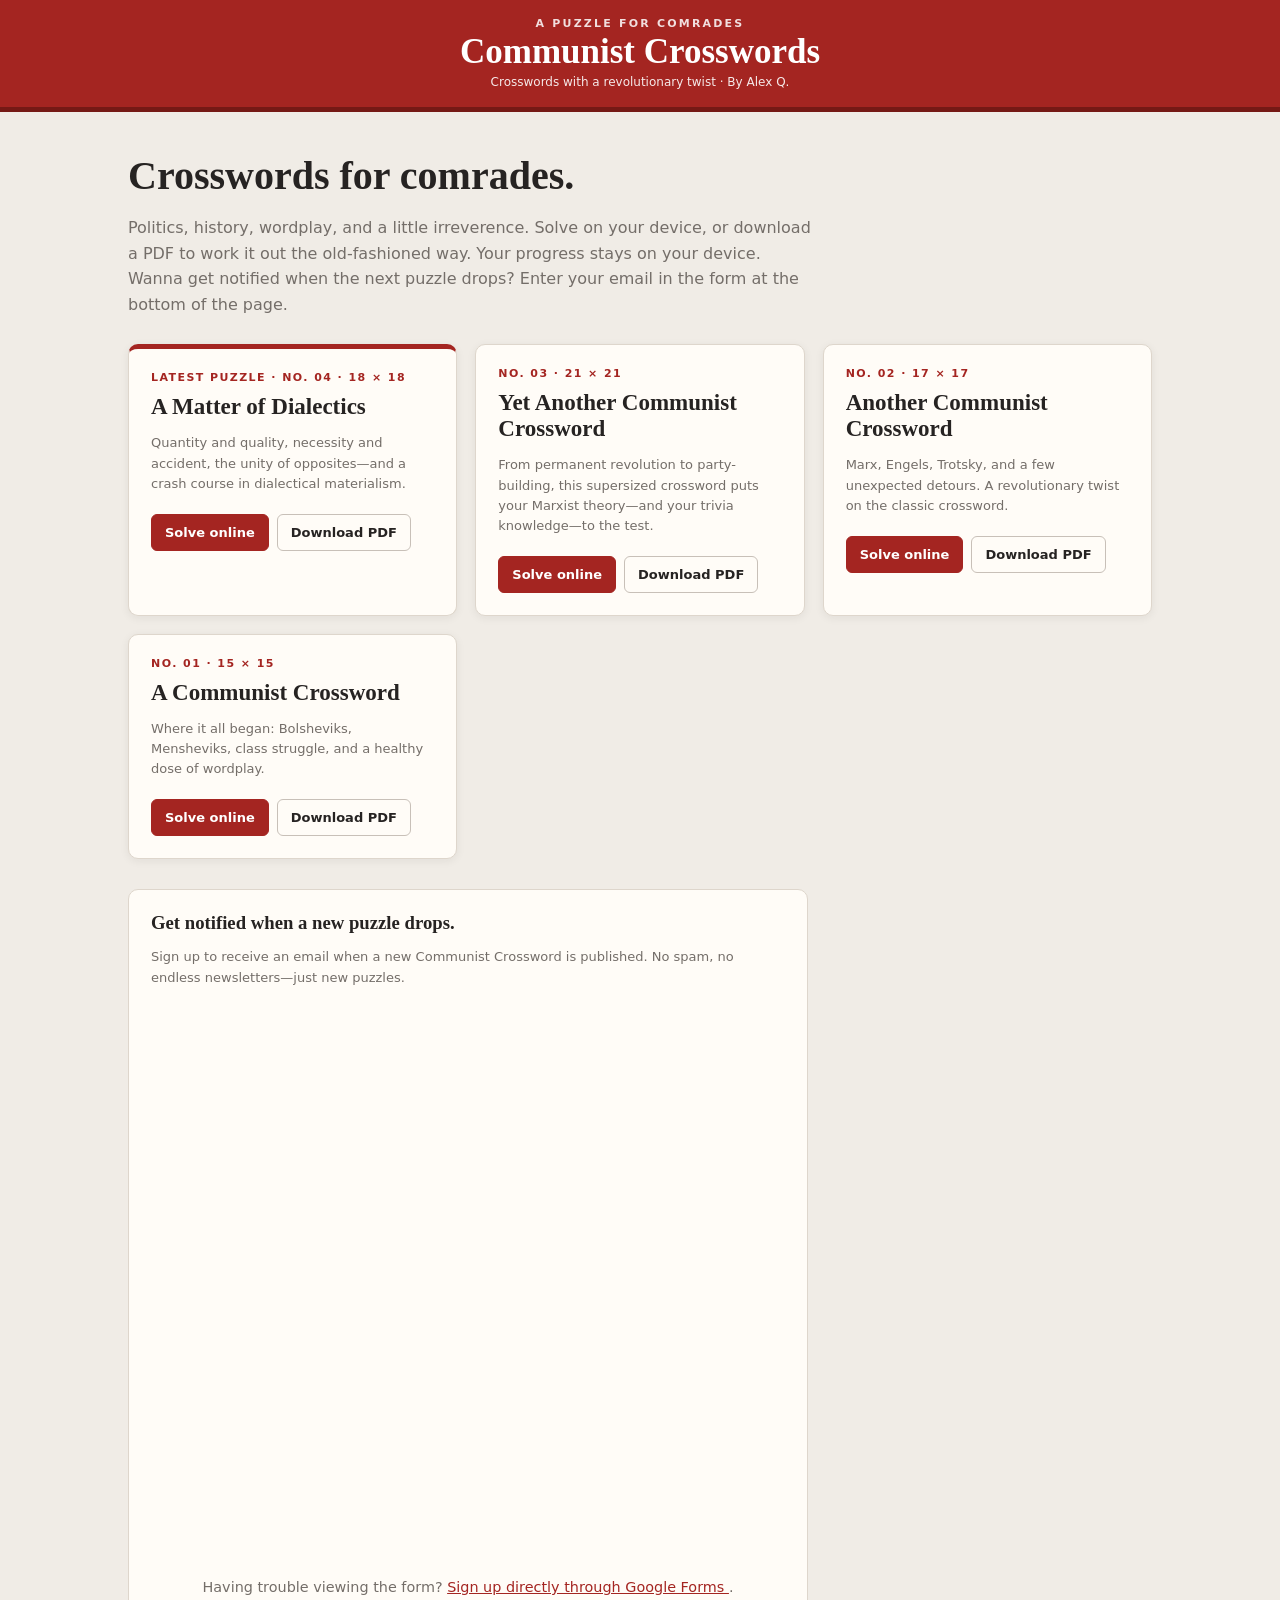
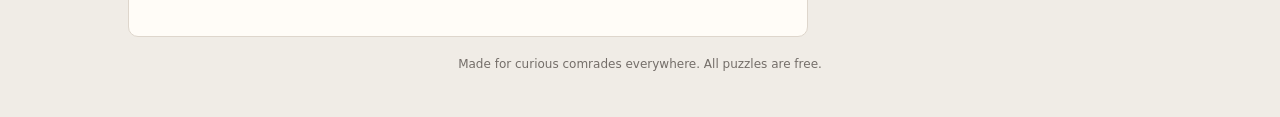
==== commit 43363aaa: "index.html" ====
--- a/index.html
+++ b/index.html
@@ -29,7 +29,7 @@
      Crosswords for comrades.
     </h2>
     <p>
-     Politics, history, wordplay, and a little irreverence. Solve on your phone or computer, or download a PDF and work it out the old-fashioned way. Your progress stays on your device.
+     Politics, history, wordplay, and a little irreverence. Solve on your device, or download a PDF to work it out the old-fashioned way. Your progress stays on your device. Wanna get notified when the next puzzle drops? Enter your email in the form at the bottom of the page.
     </p>
    </section>
    <section aria-label="Puzzle archive" class="archive">
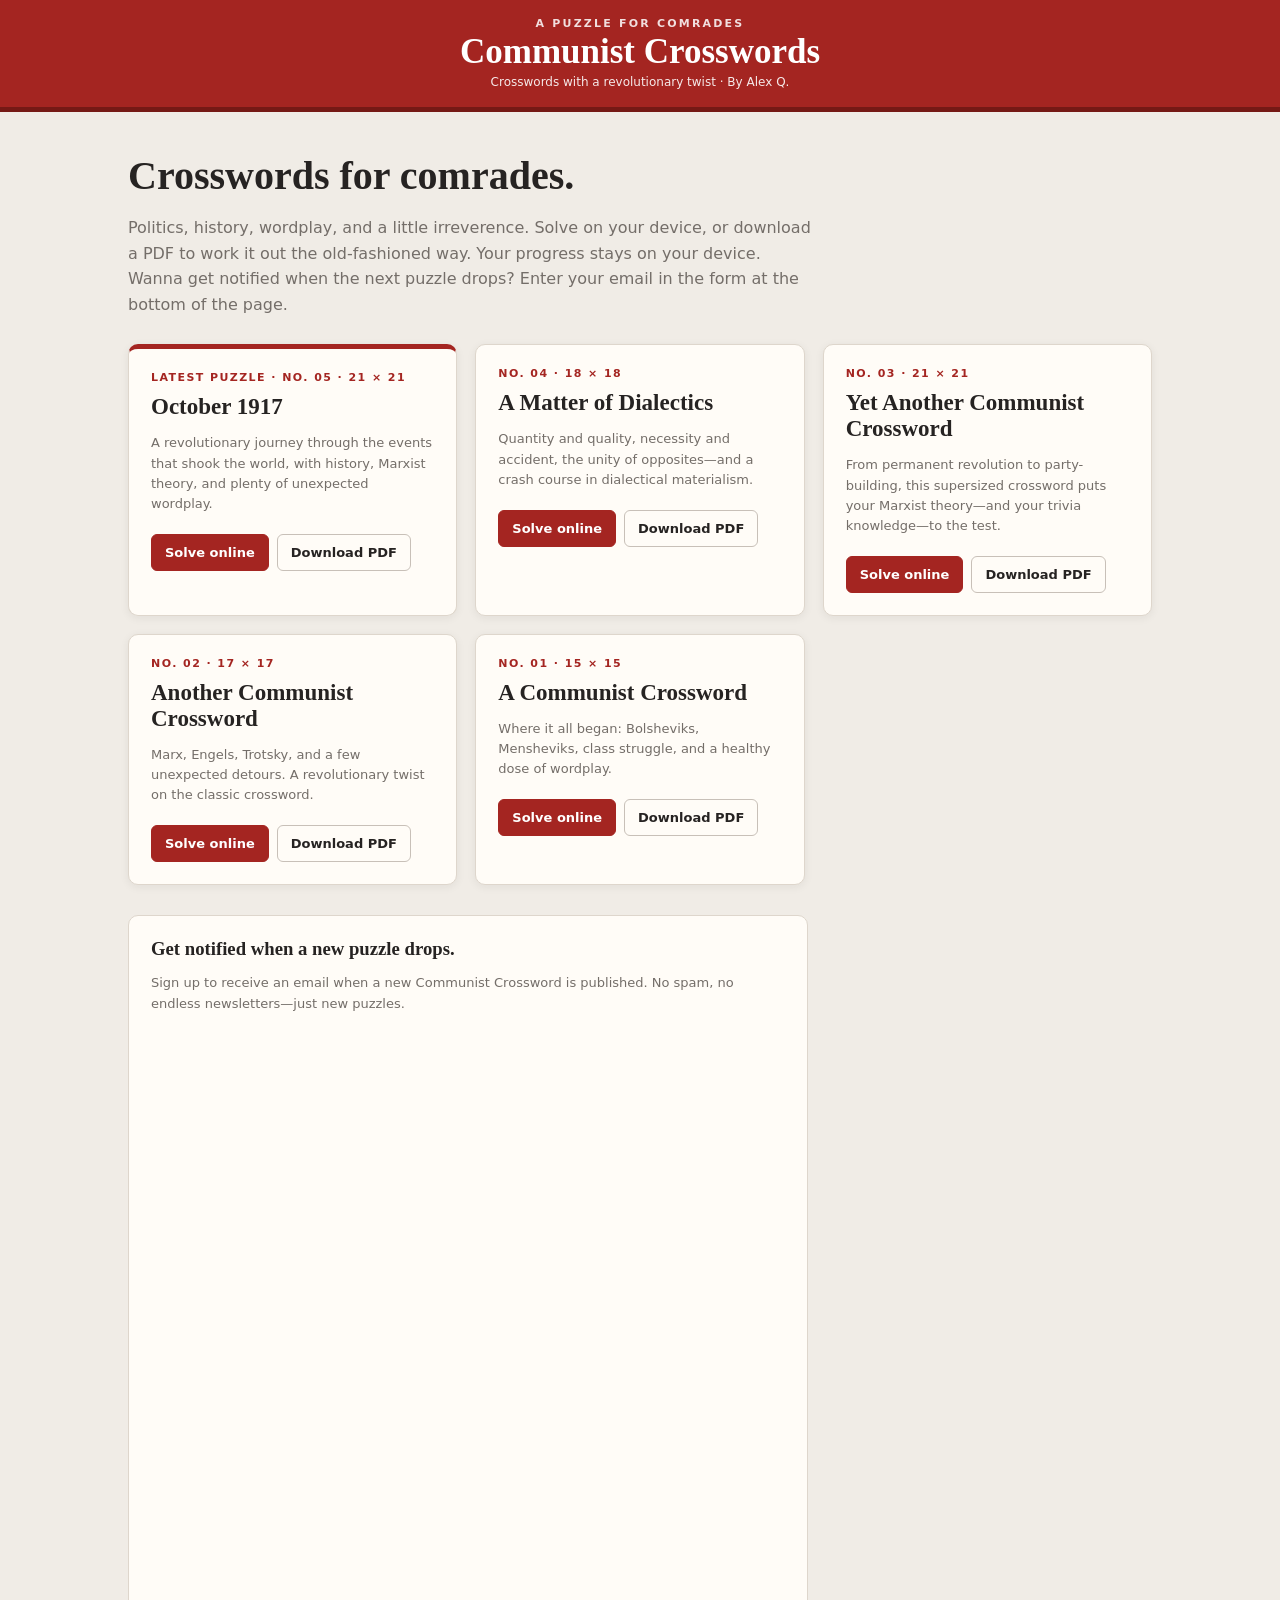
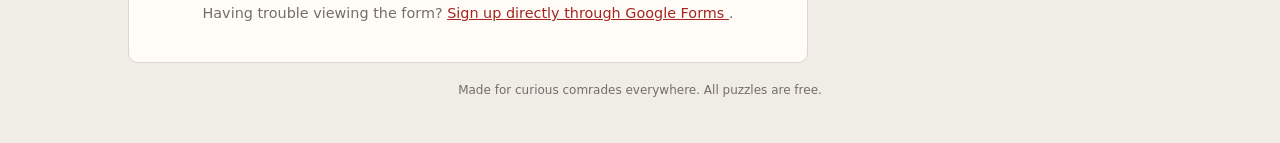
==== commit 2b0558cd: "Add files via upload" ====
--- a/index.html
+++ b/index.html
@@ -1,4 +1,3 @@
-<!doctype html>
 <!DOCTYPE html>
 <html lang="en">
  <head>
@@ -7,7 +6,7 @@
   <meta content="#9b231e" name="theme-color"/>
   <link href="styles.css" rel="stylesheet"/>
   <title>
-   Communist Crosswords — By Alex Q.
+   Communist Crosswords &mdash; By Alex Q.
   </title>
   <meta content="Free printable and interactive communist-themed crosswords for comrades." name="description"/>
  </head>
@@ -20,7 +19,7 @@
     Communist Crosswords
    </h1>
    <p>
-    Crosswords with a revolutionary twist · By Alex Q.
+    Crosswords with a revolutionary twist &middot; By Alex Q.
    </p>
   </header>
   <main class="directory">
@@ -35,13 +34,34 @@
    <section aria-label="Puzzle archive" class="archive">
     <article class="archive-card featured">
      <div class="num">
-      LATEST PUZZLE · NO. 04 · 18 × 18
+      LATEST PUZZLE &middot; NO. 05 &middot; 21 &times; 21
+     </div>
+     <h3>
+      October 1917
+     </h3>
+     <p>
+      A revolutionary journey through the events that shook the world, with history, Marxist theory, and plenty of unexpected wordplay.
+     </p>
+     <div class="meta" id="status-005">
+     </div>
+     <div class="card-actions">
+      <a class="primary" href="puzzle.html?id=005">
+       Solve online
+      </a>
+      <a download="" href="pdfs/005.pdf">
+       Download PDF
+      </a>
+     </div>
+    </article>
+    <article class="archive-card">
+     <div class="num">
+      NO. 04 &middot; 18 &times; 18
      </div>
      <h3>
       A Matter of Dialectics
      </h3>
      <p>
-      Quantity and quality, necessity and accident, the unity of opposites—and a crash course in dialectical materialism.
+      Quantity and quality, necessity and accident, the unity of opposites&mdash;and a crash course in dialectical materialism.
      </p>
      <div class="meta" id="status-004">
      </div>
@@ -56,13 +76,13 @@
     </article>
     <article class="archive-card">
      <div class="num">
-      NO. 03 · 21 × 21
+      NO. 03 &middot; 21 &times; 21
      </div>
      <h3>
       Yet Another Communist Crossword
      </h3>
      <p>
-      From permanent revolution to party-building, this supersized crossword puts your Marxist theory—and your trivia knowledge—to the test.
+      From permanent revolution to party-building, this supersized crossword puts your Marxist theory&mdash;and your trivia knowledge&mdash;to the test.
      </p>
      <div class="meta" id="status-003">
      </div>
@@ -77,7 +97,7 @@
     </article>
     <article class="archive-card">
      <div class="num">
-      NO. 02 · 17 × 17
+      NO. 02 &middot; 17 &times; 17
      </div>
      <h3>
       Another Communist Crossword
@@ -98,7 +118,7 @@
     </article>
     <article class="archive-card">
      <div class="num">
-      NO. 01 · 15 × 15
+      NO. 01 &middot; 15 &times; 15
      </div>
      <h3>
       A Communist Crossword
@@ -123,10 +143,10 @@
      Get notified when a new puzzle drops.
     </h3>
     <p>
-     Sign up to receive an email when a new Communist Crossword is published. No spam, no endless newsletters—just new puzzles.
+     Sign up to receive an email when a new Communist Crossword is published. No spam, no endless newsletters&mdash;just new puzzles.
     </p>
     <iframe height="560" loading="lazy" src="https://docs.google.com/forms/d/e/1FAIpQLSfXoE6P3_UR-JoI7Uy0r5KGLU6Bb4yHkH_Qrn7OQEs7HDzUZQ/viewform?embedded=true" style="display:block;width:100%;max-width:640px;height:560px;margin:0 auto;border:0;" title="Subscribe to Communist Crossword notifications" width="640">
-     Loading signup form…
+     Loading signup form&hellip;
     </iframe>
     <p style="text-align:center;font-size:0.9rem">
      Having trouble viewing the form?
@@ -142,7 +162,7 @@
   </main>
   <script>
    // Show each puzzle's saved progress on its archive card.
-    for (let i = 1; i <= 4; i++) {
+    for (let i = 1; i <= 5; i++) {
       const id = String(i).padStart(3, '0');
       try {
         const progress = JSON.parse(
@@ -162,4 +182,3 @@
   </script>
  </body>
 </html>
-
